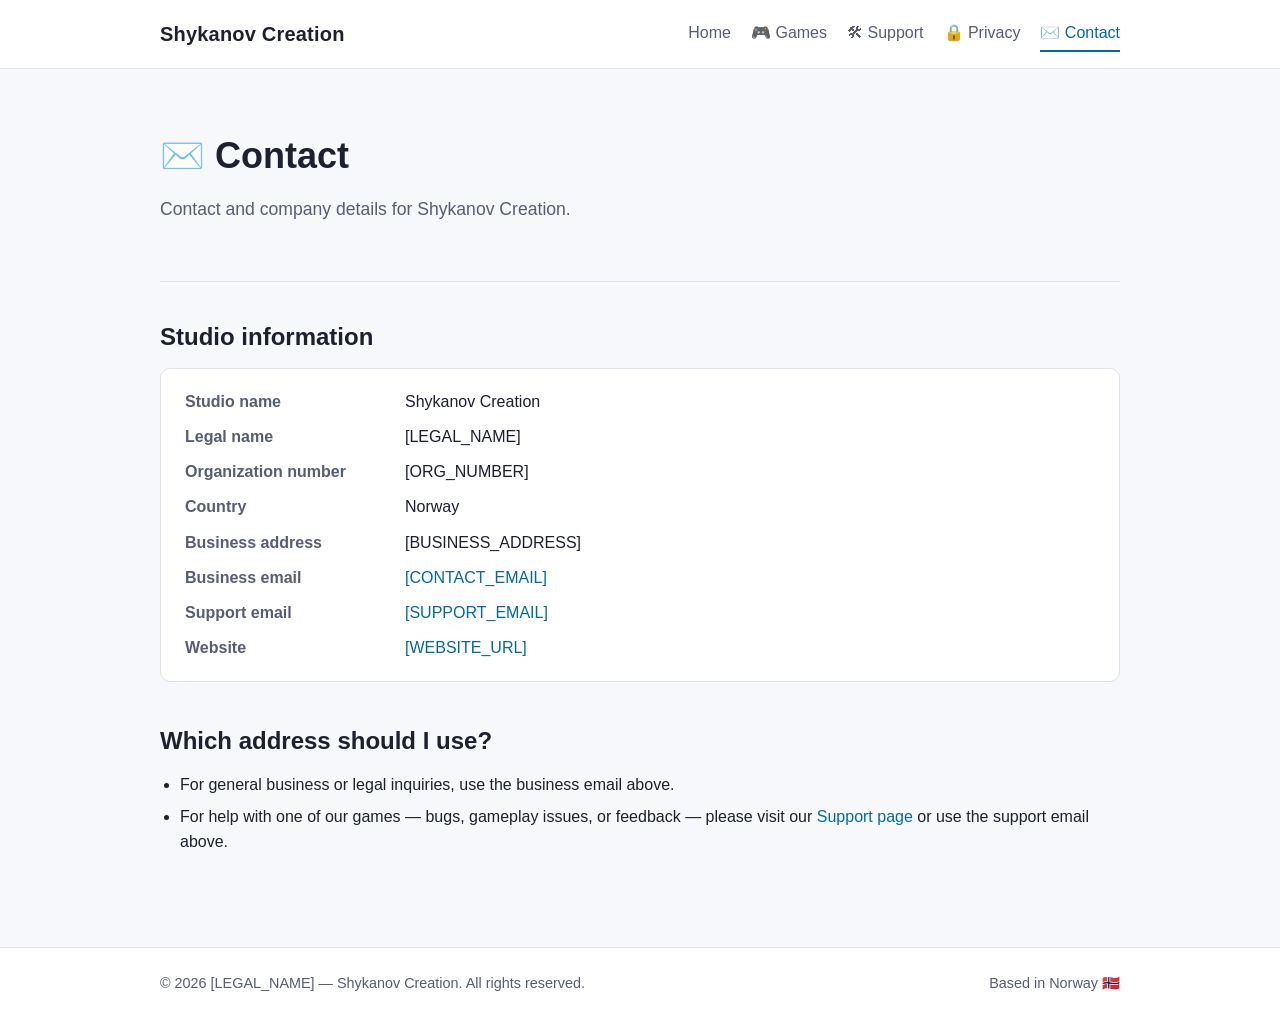
==== contact.html @ 1715eb23 "pages commmit" ====
<!DOCTYPE html>
<html lang="en">
<head>
  <meta charset="UTF-8">
  <meta name="viewport" content="width=device-width, initial-scale=1.0">
  <title>Contact — Shykanov Creation</title>
  <meta name="description" content="Contact and studio information for Shykanov Creation.">
  <link rel="stylesheet" href="assets/styles.css">
</head>
<body>
  <header class="site-header">
    <div class="container">
      <a class="brand" href="index.html">Shykanov Creation</a>
      <nav class="site-nav">
        <a href="index.html">Home</a>
        <a href="games.html">🎮 Games</a>
        <a href="support.html">🛠 Support</a>
        <a href="privacy.html">🔒 Privacy</a>
        <a href="contact.html" class="active">✉️ Contact</a>
      </nav>
    </div>
  </header>

  <main>
    <div class="container">
      <section class="hero">
        <h1>✉️ Contact</h1>
        <p>Contact and company details for Shykanov Creation.</p>
      </section>

      <section id="studio-info">
        <h2>Studio information</h2>
        <dl class="info-list">
          <dt>Studio name</dt>
          <dd>Shykanov Creation</dd>

          <dt>Legal name</dt>
          <dd>[LEGAL_NAME]</dd>

          <dt>Organization number</dt>
          <dd>[ORG_NUMBER]</dd>

          <dt>Country</dt>
          <dd>Norway</dd>

          <dt>Business address</dt>
          <dd>[BUSINESS_ADDRESS]</dd>

          <dt>Business email</dt>
          <dd><a href="mailto:[CONTACT_EMAIL]">[CONTACT_EMAIL]</a></dd>

          <dt>Support email</dt>
          <dd><a href="mailto:[SUPPORT_EMAIL]">[SUPPORT_EMAIL]</a></dd>

          <dt>Website</dt>
          <dd><a href="[WEBSITE_URL]">[WEBSITE_URL]</a></dd>
        </dl>
      </section>

      <section id="when-to-use-which">
        <h2>Which address should I use?</h2>
        <ul class="plain">
          <li>For general business or legal inquiries, use the business email above.</li>
          <li>For help with one of our games — bugs, gameplay issues, or feedback — please visit our <a href="support.html">Support page</a> or use the support email above.</li>
        </ul>
      </section>
    </div>
  </main>

  <footer class="site-footer">
    <div class="container">
      <span>© 2026 [LEGAL_NAME] — Shykanov Creation. All rights reserved.</span>
      <span>Based in Norway 🇳🇴</span>
    </div>
  </footer>
</body>
</html>
---- assets/styles.css ----
/* Shykanov Creation — shared styles
   Dark by default, light when the OS prefers light. */

:root {
  --bg: #14171f;
  --bg-alt: #1c2030;
  --card: #1f2433;
  --text: #e7e9f0;
  --text-muted: #aab0c4;
  --accent: #7dd3fc;
  --accent-strong: #38bdf8;
  --border: #2c3346;
  --radius: 10px;
  --max-width: 1000px;
}

@media (prefers-color-scheme: light) {
  :root {
    --bg: #f7f8fb;
    --bg-alt: #ffffff;
    --card: #ffffff;
    --text: #1c2030;
    --text-muted: #565d75;
    --accent: #0369a1;
    --accent-strong: #0284c7;
    --border: #dde1ec;
  }
}

* {
  box-sizing: border-box;
}

html {
  scroll-behavior: smooth;
}

body {
  margin: 0;
  font-family: -apple-system, BlinkMacSystemFont, "Segoe UI", Roboto, Helvetica, Arial, sans-serif;
  background: var(--bg);
  color: var(--text);
  line-height: 1.6;
}

a {
  color: var(--accent);
  text-decoration: none;
}

a:hover,
a:focus {
  color: var(--accent-strong);
  text-decoration: underline;
}

.container {
  max-width: var(--max-width);
  margin: 0 auto;
  padding: 0 1.25rem;
}

/* Header / nav */

.site-header {
  background: var(--bg-alt);
  border-bottom: 1px solid var(--border);
}

.site-header .container {
  display: flex;
  flex-wrap: wrap;
  align-items: center;
  justify-content: space-between;
  gap: 0.75rem;
  padding-top: 1rem;
  padding-bottom: 1rem;
}

.brand {
  font-size: 1.25rem;
  font-weight: 700;
  color: var(--text);
  letter-spacing: 0.01em;
}

.brand:hover {
  color: var(--accent);
  text-decoration: none;
}

.site-nav {
  display: flex;
  flex-wrap: wrap;
  gap: 0.5rem 1.25rem;
}

.site-nav a {
  color: var(--text-muted);
  font-weight: 500;
  padding: 0.25rem 0;
  border-bottom: 2px solid transparent;
}

.site-nav a:hover,
.site-nav a:focus {
  color: var(--text);
  text-decoration: none;
}

.site-nav a.active {
  color: var(--accent);
  border-bottom-color: var(--accent);
}

/* Main content */

main {
  padding: 2.5rem 0 3rem;
}

.hero {
  padding: 1.5rem 0 2.5rem;
  border-bottom: 1px solid var(--border);
  margin-bottom: 2.5rem;
}

.hero h1 {
  margin: 0 0 0.75rem;
  font-size: 2.25rem;
}

.hero p {
  color: var(--text-muted);
  font-size: 1.1rem;
  max-width: 65ch;
}

section {
  margin-bottom: 2.75rem;
}

section h2 {
  font-size: 1.5rem;
  margin: 0 0 1rem;
  display: flex;
  align-items: center;
  gap: 0.5rem;
}

section > p {
  color: var(--text-muted);
}

h1, h2, h3 {
  line-height: 1.25;
}

/* Cards */

.card-grid {
  display: grid;
  grid-template-columns: repeat(auto-fit, minmax(240px, 1fr));
  gap: 1rem;
}

.card {
  background: var(--card);
  border: 1px solid var(--border);
  border-radius: var(--radius);
  padding: 1.25rem;
}

.card h3 {
  margin: 0 0 0.5rem;
  font-size: 1.1rem;
}

.card p {
  margin: 0;
  color: var(--text-muted);
}

.badge {
  display: inline-block;
  margin-top: 0.75rem;
  font-size: 0.85rem;
  font-weight: 600;
  padding: 0.2rem 0.6rem;
  border-radius: 999px;
  background: rgba(125, 211, 252, 0.12);
  color: var(--accent);
  border: 1px solid var(--border);
}

/* Definition-style info list (used on Contact page) */

.info-list {
  display: grid;
  grid-template-columns: minmax(140px, 200px) 1fr;
  gap: 0.6rem 1.25rem;
  background: var(--card);
  border: 1px solid var(--border);
  border-radius: var(--radius);
  padding: 1.25rem 1.5rem;
}

.info-list dt {
  font-weight: 600;
  color: var(--text-muted);
}

.info-list dd {
  margin: 0;
}

@media (max-width: 560px) {
  .info-list {
    grid-template-columns: 1fr;
  }

  .info-list dt {
    margin-top: 0.75rem;
  }

  .info-list dt:first-child {
    margin-top: 0;
  }
}

/* Lists */

ul.plain {
  padding-left: 1.25rem;
}

ul.plain li {
  margin-bottom: 0.4rem;
}

code {
  background: var(--bg-alt);
  border: 1px solid var(--border);
  border-radius: 4px;
  padding: 0.1rem 0.4rem;
  font-size: 0.9em;
}

/* Footer */

.site-footer {
  border-top: 1px solid var(--border);
  background: var(--bg-alt);
  color: var(--text-muted);
  font-size: 0.9rem;
}

.site-footer .container {
  padding: 1.5rem 1.25rem;
  display: flex;
  flex-wrap: wrap;
  gap: 0.5rem 1.5rem;
  justify-content: space-between;
}

/* Responsive tweaks */

@media (max-width: 640px) {
  .hero h1 {
    font-size: 1.85rem;
  }

  .site-nav {
    gap: 0.4rem 1rem;
  }
}
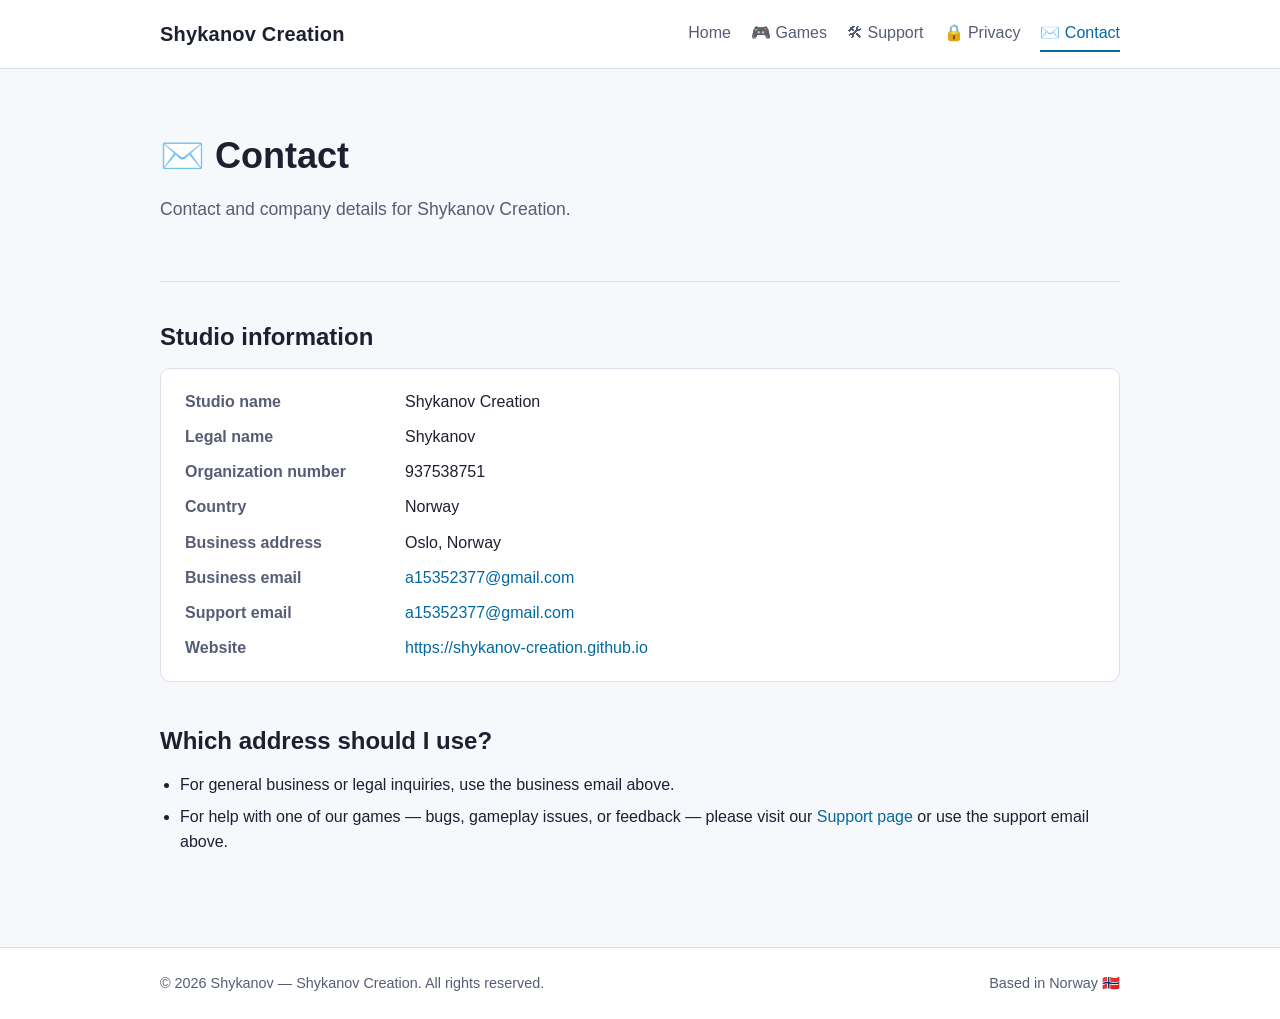
==== commit d391d89f: "pages commmit" ====
--- a/contact.html
+++ b/contact.html
@@ -35,25 +35,25 @@
           <dd>Shykanov Creation</dd>
 
           <dt>Legal name</dt>
-          <dd>[LEGAL_NAME]</dd>
+          <dd>Shykanov</dd>
 
           <dt>Organization number</dt>
-          <dd>[ORG_NUMBER]</dd>
+          <dd>937538751</dd>
 
           <dt>Country</dt>
           <dd>Norway</dd>
 
           <dt>Business address</dt>
-          <dd>[BUSINESS_ADDRESS]</dd>
+          <dd>Oslo, Norway</dd>
 
           <dt>Business email</dt>
-          <dd><a href="mailto:[CONTACT_EMAIL]">[CONTACT_EMAIL]</a></dd>
+          <dd><a href="mailto:a15352377@gmail.com">a15352377@gmail.com</a></dd>
 
           <dt>Support email</dt>
-          <dd><a href="mailto:[SUPPORT_EMAIL]">[SUPPORT_EMAIL]</a></dd>
+          <dd><a href="mailto:a15352377@gmail.com">a15352377@gmail.com</a></dd>
 
           <dt>Website</dt>
-          <dd><a href="[WEBSITE_URL]">[WEBSITE_URL]</a></dd>
+          <dd><a href="https://shykanov-creation.github.io">https://shykanov-creation.github.io</a></dd>
         </dl>
       </section>
 
@@ -69,7 +69,7 @@
 
   <footer class="site-footer">
     <div class="container">
-      <span>© 2026 [LEGAL_NAME] — Shykanov Creation. All rights reserved.</span>
+      <span>© 2026 Shykanov — Shykanov Creation. All rights reserved.</span>
       <span>Based in Norway 🇳🇴</span>
     </div>
   </footer>
